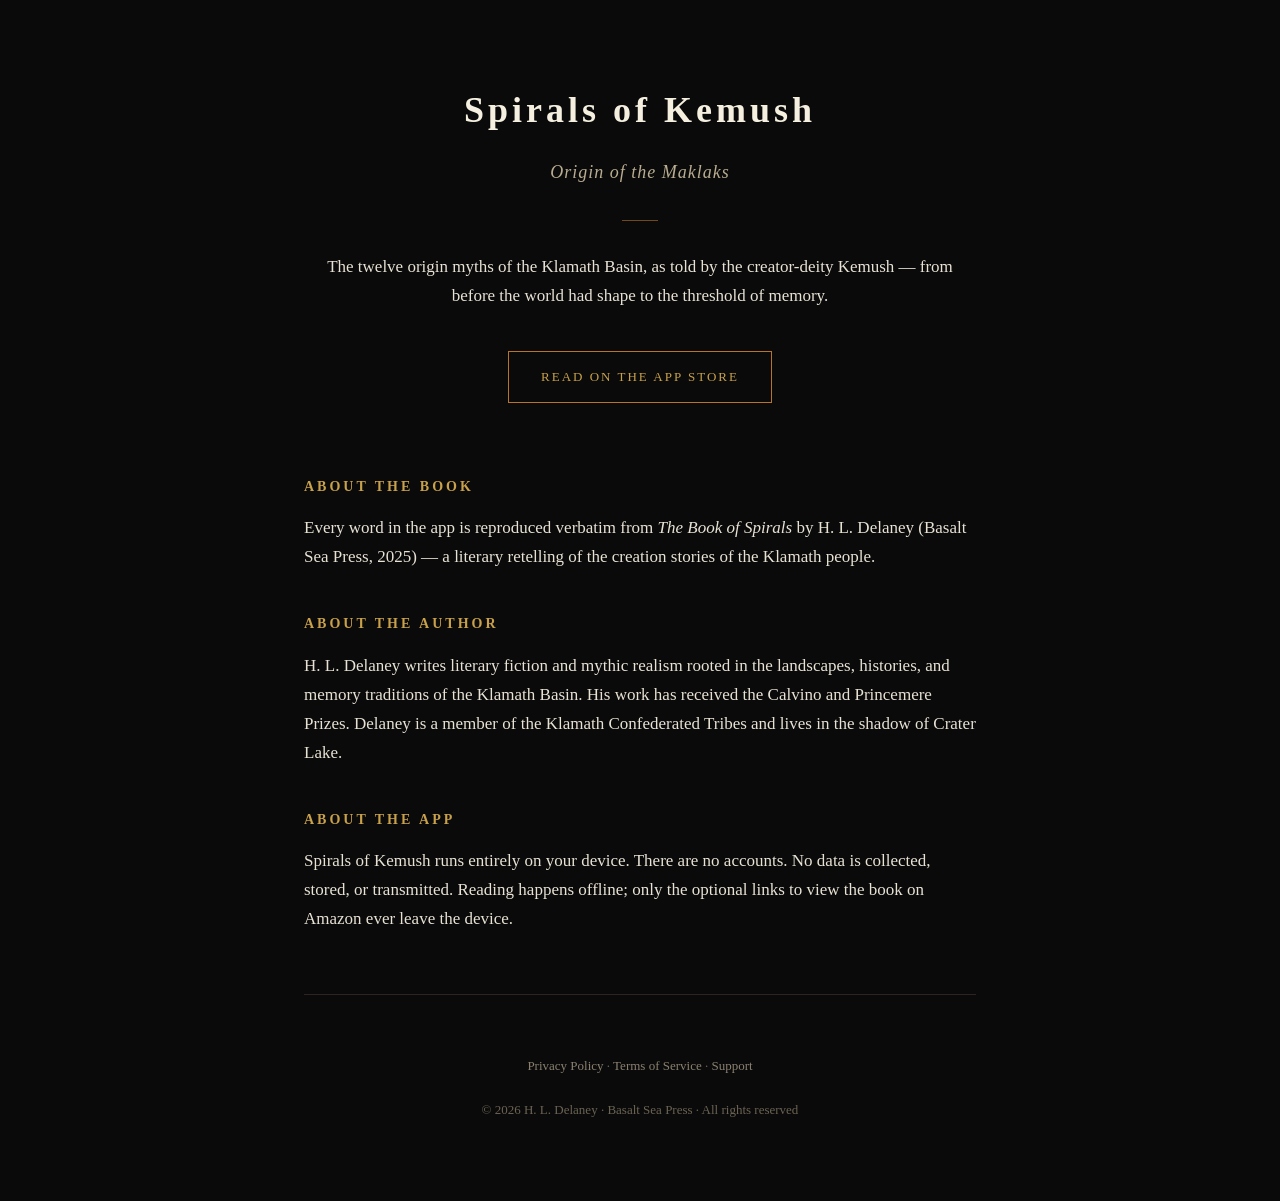
==== index.html @ 7d10c532 "Initial site — marketing, privacy, terms, support" ====
<!DOCTYPE html>
<html lang="en">
<head>
    <meta charset="UTF-8">
    <meta name="viewport" content="width=device-width, initial-scale=1.0">
    <title>Spirals of Kemush — The twelve origin myths of the Klamath Basin</title>
    <meta name="description" content="A reader's edition of The Book of Spirals by H. L. Delaney. Twelve illustrated origin myths of the Klamath Basin. iPad and iPhone.">
    <link rel="stylesheet" href="style.css">
</head>
<body>
    <div class="container">
        <div class="hero">
            <h1>Spirals of Kemush</h1>
            <p class="subtitle">Origin of the Maklaks</p>
            <div class="divider"></div>
            <p>The twelve origin myths of the Klamath Basin, as told by the creator-deity Kemush — from before the world had shape to the threshold of memory.</p>
            <a href="https://apps.apple.com/app/spirals-of-kemush/id6765694186" class="cta">Read on the App Store</a>
        </div>

        <h2>About the Book</h2>
        <p>Every word in the app is reproduced verbatim from <span class="italic">The Book of Spirals</span> by H. L. Delaney (Basalt Sea Press, 2025) — a literary retelling of the creation stories of the Klamath people.</p>

        <h2>About the Author</h2>
        <p>H. L. Delaney writes literary fiction and mythic realism rooted in the landscapes, histories, and memory traditions of the Klamath Basin. His work has received the Calvino and Princemere Prizes. Delaney is a member of the Klamath Confederated Tribes and lives in the shadow of Crater Lake.</p>

        <h2>About the App</h2>
        <p>Spirals of Kemush runs entirely on your device. There are no accounts. No data is collected, stored, or transmitted. Reading happens offline; only the optional links to view the book on Amazon ever leave the device.</p>

        <div class="footer">
            <a href="privacy/">Privacy Policy</a> · <a href="terms/">Terms of Service</a> · <a href="support/">Support</a><br><br>
            © 2026 H. L. Delaney · Basalt Sea Press · All rights reserved
        </div>
    </div>
</body>
</html>
---- style.css ----
* { margin: 0; padding: 0; box-sizing: border-box; }
body {
    font-family: 'Spectral', Georgia, 'Times New Roman', serif;
    background: #0A0A0A;
    color: #E8E2D5;
    line-height: 1.7;
    -webkit-font-smoothing: antialiased;
    -moz-osx-font-smoothing: grayscale;
}
.container {
    max-width: 720px;
    margin: 0 auto;
    padding: 40px 24px 60px;
}
.hero {
    text-align: center;
    padding: 40px 0 32px;
}
h1 {
    font-family: 'Cinzel Decorative', 'Cinzel', Georgia, serif;
    font-size: 36px;
    font-weight: 700;
    letter-spacing: 4px;
    color: #F5EFE0;
    margin-bottom: 16px;
}
.subtitle {
    font-style: italic;
    color: #B8AC91;
    font-size: 18px;
    letter-spacing: 1px;
    margin-bottom: 8px;
}
.meta {
    color: #6B6354;
    font-size: 13px;
    letter-spacing: 1px;
    margin-top: 8px;
}
.divider {
    width: 36px;
    height: 1px;
    background: #B8742A;
    opacity: 0.6;
    margin: 32px auto;
}
p {
    margin-bottom: 16px;
    font-size: 17px;
}
h2 {
    font-family: 'Cinzel', Georgia, serif;
    font-size: 14px;
    letter-spacing: 3px;
    color: #C9A14A;
    text-transform: uppercase;
    margin: 40px 0 16px;
}
h3 {
    font-family: 'Cinzel', Georgia, serif;
    font-size: 16px;
    color: #C9A14A;
    margin: 28px 0 12px;
    letter-spacing: 1px;
}
ul, ol {
    margin: 0 0 16px 24px;
}
li {
    margin-bottom: 8px;
    font-size: 17px;
}
a {
    color: #C9A14A;
    text-decoration: none;
    border-bottom: 1px solid rgba(201, 161, 74, 0.3);
}
a:hover {
    color: #E8C77A;
    border-bottom-color: #E8C77A;
}
.cta {
    display: inline-block;
    padding: 14px 32px;
    border: 1px solid #B8742A;
    color: #C9A14A;
    text-decoration: none;
    font-family: 'Cinzel', Georgia, serif;
    font-size: 13px;
    letter-spacing: 2px;
    text-transform: uppercase;
    margin-top: 24px;
    border-bottom: 1px solid #B8742A;
}
.cta:hover {
    background: #B8742A;
    color: #0A0A0A;
}
.footer {
    text-align: center;
    padding: 60px 0 20px;
    color: #6B6354;
    font-size: 13px;
    border-top: 1px solid #2A2520;
    margin-top: 60px;
}
.footer a {
    color: #8A8170;
    border-bottom: none;
}
.footer a:hover {
    color: #C9A14A;
}
.italic { font-style: italic; }
strong { color: #F5EFE0; font-weight: 600; }
.back-link {
    display: inline-block;
    margin-bottom: 24px;
    font-family: 'Cinzel', Georgia, serif;
    font-size: 12px;
    letter-spacing: 2px;
    text-transform: uppercase;
    color: #8A8170;
    border-bottom: none;
}
.back-link:hover {
    color: #C9A14A;
}
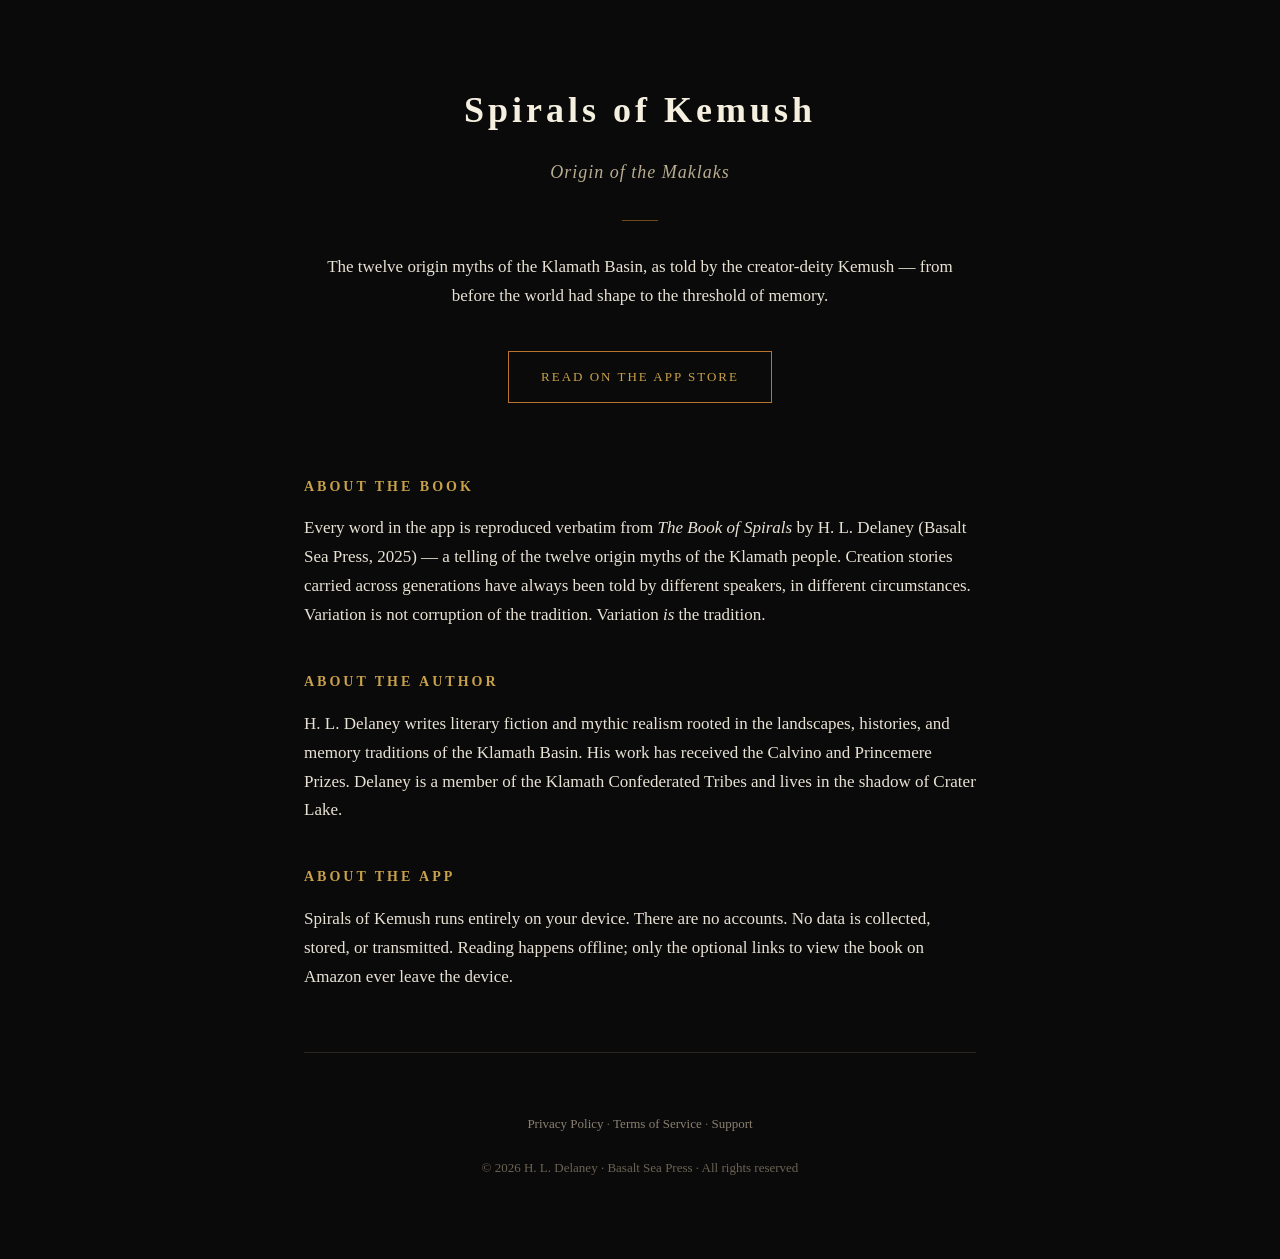
==== commit 8098aa5e: "Reframe About: telling within a tradition, not derivative retelling" ====
--- a/index.html
+++ b/index.html
@@ -18,7 +18,7 @@
         </div>
 
         <h2>About the Book</h2>
-        <p>Every word in the app is reproduced verbatim from <span class="italic">The Book of Spirals</span> by H. L. Delaney (Basalt Sea Press, 2025) — a literary retelling of the creation stories of the Klamath people.</p>
+        <p>Every word in the app is reproduced verbatim from <span class="italic">The Book of Spirals</span> by H. L. Delaney (Basalt Sea Press, 2025) — a telling of the twelve origin myths of the Klamath people. Creation stories carried across generations have always been told by different speakers, in different circumstances. Variation is not corruption of the tradition. Variation <span class="italic">is</span> the tradition.</p>
 
         <h2>About the Author</h2>
         <p>H. L. Delaney writes literary fiction and mythic realism rooted in the landscapes, histories, and memory traditions of the Klamath Basin. His work has received the Calvino and Princemere Prizes. Delaney is a member of the Klamath Confederated Tribes and lives in the shadow of Crater Lake.</p>
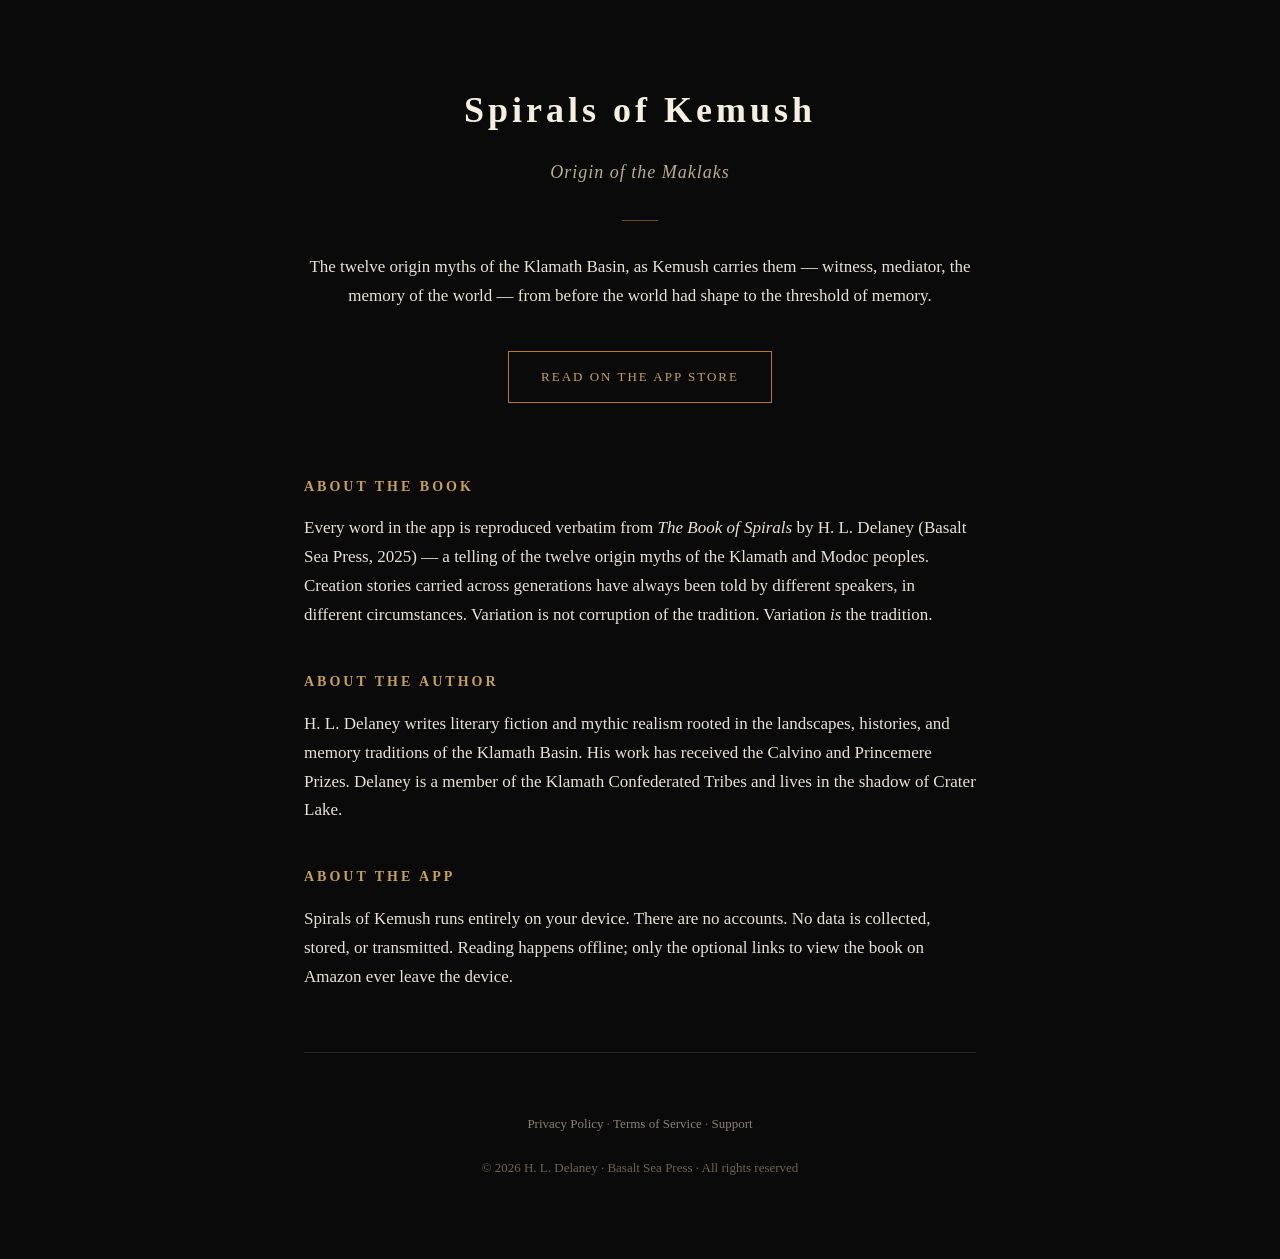
==== commit 16270a5c: "Reframe Kemush: witness/mediator/memory, not 'creator-deity'; Klamath and Modoc peoples" ====
--- a/index.html
+++ b/index.html
@@ -13,12 +13,12 @@
             <h1>Spirals of Kemush</h1>
             <p class="subtitle">Origin of the Maklaks</p>
             <div class="divider"></div>
-            <p>The twelve origin myths of the Klamath Basin, as told by the creator-deity Kemush — from before the world had shape to the threshold of memory.</p>
+            <p>The twelve origin myths of the Klamath Basin, as Kemush carries them — witness, mediator, the memory of the world — from before the world had shape to the threshold of memory.</p>
             <a href="https://apps.apple.com/app/spirals-of-kemush/id6765694186" class="cta">Read on the App Store</a>
         </div>
 
         <h2>About the Book</h2>
-        <p>Every word in the app is reproduced verbatim from <span class="italic">The Book of Spirals</span> by H. L. Delaney (Basalt Sea Press, 2025) — a telling of the twelve origin myths of the Klamath people. Creation stories carried across generations have always been told by different speakers, in different circumstances. Variation is not corruption of the tradition. Variation <span class="italic">is</span> the tradition.</p>
+        <p>Every word in the app is reproduced verbatim from <span class="italic">The Book of Spirals</span> by H. L. Delaney (Basalt Sea Press, 2025) — a telling of the twelve origin myths of the Klamath and Modoc peoples. Creation stories carried across generations have always been told by different speakers, in different circumstances. Variation is not corruption of the tradition. Variation <span class="italic">is</span> the tradition.</p>
 
         <h2>About the Author</h2>
         <p>H. L. Delaney writes literary fiction and mythic realism rooted in the landscapes, histories, and memory traditions of the Klamath Basin. His work has received the Calvino and Princemere Prizes. Delaney is a member of the Klamath Confederated Tribes and lives in the shadow of Crater Lake.</p>
